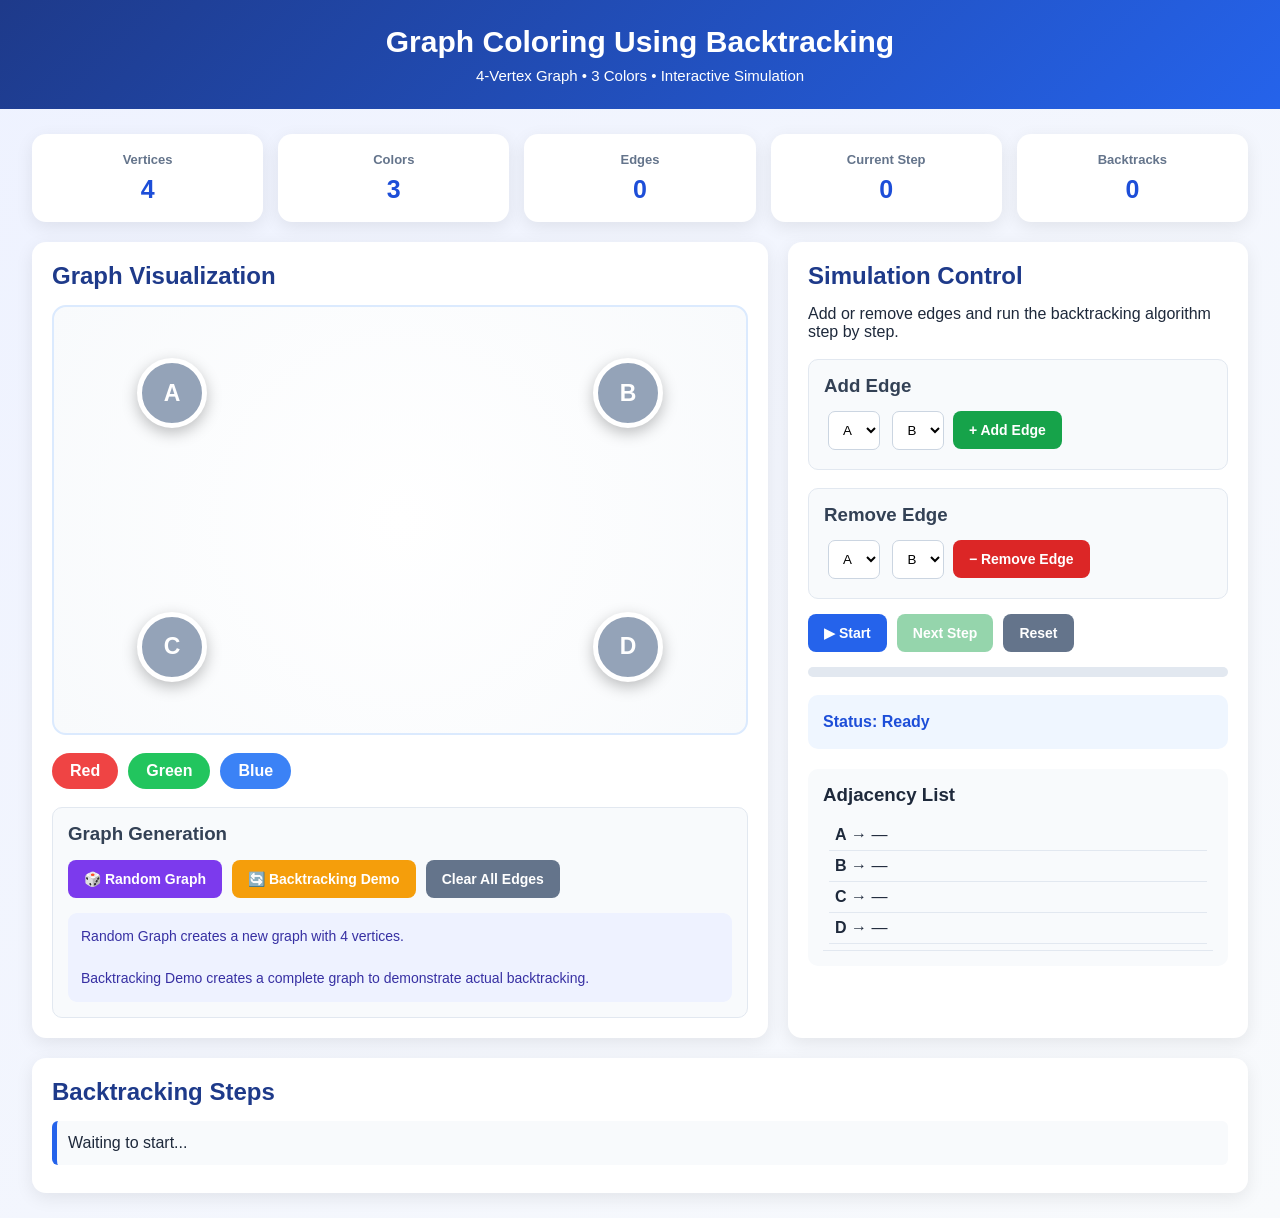
==== 25WH5A0533_UNIT4_GRAPH_COLORING_USING_BACKTRACKING/index.html @ 3592db7e "Add unit4 project files" ====
<!DOCTYPE html>
<html lang="en">
<head>
    <meta charset="UTF-8">
    <meta name="viewport" content="width=device-width, initial-scale=1.0">

    <title>Graph Coloring Using Backtracking</title>

    <link rel="stylesheet" href="style.css">
</head>

<body>

<header>
    <h1>Graph Coloring Using Backtracking</h1>
    <p>4-Vertex Graph • 3 Colors • Interactive Simulation</p>
</header>

<div class="container">

    <div class="top-cards">

        <div class="card">
            <h3>Vertices</h3>
            <p id="vertexCount">4</p>
        </div>

        <div class="card">
            <h3>Colors</h3>
            <p>3</p>
        </div>

        <div class="card">
            <h3>Edges</h3>
            <p id="edgeCount">0</p>
        </div>

        <div class="card">
            <h3>Current Step</h3>
            <p id="stepCount">0</p>
        </div>

        <div class="card">
            <h3>Backtracks</h3>
            <p id="backtrackCount">0</p>
        </div>

    </div>


    <div class="main">

        <div class="panel">

            <h2>Graph Visualization</h2>

            <div id="graph">

                <svg id="svgGraph"></svg>

                <div class="vertex" id="A">A</div>
                <div class="vertex" id="B">B</div>
                <div class="vertex" id="C">C</div>
                <div class="vertex" id="D">D</div>

            </div>


            <div class="color-list">

                <div class="color-box red">
                    Red
                </div>

                <div class="color-box green">
                    Green
                </div>

                <div class="color-box blue">
                    Blue
                </div>

            </div>


            <div class="form-section">

                <h3>Graph Generation</h3>

                <div class="controls">

                    <button class="purple"
                            onclick="generateRandomGraph()">
                        🎲 Random Graph
                    </button>

                    <button class="warning"
                            onclick="generateBacktrackingDemo()">
                        🔄 Backtracking Demo
                    </button>

                    <button class="gray"
                            onclick="clearEdges()">
                        Clear All Edges
                    </button>

                </div>


                <div class="info-box">

                    Random Graph creates a new graph with
                    4 vertices.

                    <br><br>

                    Backtracking Demo creates a complete graph
                    to demonstrate actual backtracking.

                </div>

            </div>

        </div>


        <div class="panel">

            <h2>Simulation Control</h2>

            <p>
                Add or remove edges and run the
                backtracking algorithm step by step.
            </p>


            <div class="form-section">

                <h3>Add Edge</h3>

                <select id="addFrom">
                    <option value="A">A</option>
                    <option value="B">B</option>
                    <option value="C">C</option>
                    <option value="D">D</option>
                </select>

                <select id="addTo">
                    <option value="B">B</option>
                    <option value="A">A</option>
                    <option value="C">C</option>
                    <option value="D">D</option>
                </select>

                <button class="success-btn"
                        onclick="addEdge()">
                    + Add Edge
                </button>

            </div>


            <div class="form-section">

                <h3>Remove Edge</h3>

                <select id="removeFrom">
                    <option value="A">A</option>
                    <option value="B">B</option>
                    <option value="C">C</option>
                    <option value="D">D</option>
                </select>

                <select id="removeTo">
                    <option value="B">B</option>
                    <option value="A">A</option>
                    <option value="C">C</option>
                    <option value="D">D</option>
                </select>

                <button class="danger"
                        onclick="removeEdge()">
                    − Remove Edge
                </button>

            </div>


            <div class="controls">

                <button class="primary"
                        id="startBtn"
                        onclick="startSimulation()">
                    ▶ Start
                </button>

                <button class="success-btn"
                        id="nextBtn"
                        onclick="nextStep()"
                        disabled>
                    Next Step
                </button>

                <button class="gray"
                        onclick="resetSimulation()">
                    Reset
                </button>

            </div>


            <div class="progress-container">
                <div id="progressBar"></div>
            </div>


            <div class="status"
                 id="status">
                Status: Ready
            </div>


            <div class="solution"
                 id="solution">
            </div>


            <div class="adjacency">

                <h3>Adjacency List</h3>

                <div id="adjacencyList"></div>

            </div>

        </div>

    </div>


    <div class="panel steps-panel">

        <h2>Backtracking Steps</h2>

        <div id="steps">

            <div class="step">
                Waiting to start...
            </div>

        </div>

    </div>

</div>

<script src="script.js"></script>

</body>
</html>
---- 25WH5A0533_UNIT4_GRAPH_COLORING_USING_BACKTRACKING/style.css ----
* {
    box-sizing: border-box;
    margin: 0;
    padding: 0;
}

body {
    font-family: Arial, sans-serif;
    background: linear-gradient(135deg, #eef2ff, #f8fafc);
    color: #1e293b;
}

header {
    background: linear-gradient(135deg, #1e3a8a, #2563eb);
    color: white;
    padding: 25px;
    text-align: center;
}

header h1 {
    font-size: 30px;
}

header p {
    margin-top: 8px;
    font-size: 15px;
}

.container {
    width: 95%;
    max-width: 1400px;
    margin: 25px auto;
}

.top-cards {
    display: grid;
    grid-template-columns: repeat(5, 1fr);
    gap: 15px;
    margin-bottom: 20px;
}

.card {
    background: white;
    padding: 18px;
    border-radius: 14px;
    box-shadow: 0 5px 18px rgba(0, 0, 0, 0.08);
    text-align: center;
}

.card h3 {
    font-size: 13px;
    color: #64748b;
}

.card p {
    font-size: 25px;
    font-weight: bold;
    margin-top: 8px;
    color: #1d4ed8;
}

.main {
    display: grid;
    grid-template-columns: 1.6fr 1fr;
    gap: 20px;
}

.panel {
    background: white;
    border-radius: 14px;
    padding: 20px;
    box-shadow: 0 5px 18px rgba(0, 0, 0, 0.08);
}

h2 {
    color: #1e3a8a;
    margin-bottom: 15px;
}

#graph {
    position: relative;
    height: 430px;
    border: 2px solid #dbeafe;
    border-radius: 14px;
    background: radial-gradient(
        circle at center,
        #ffffff,
        #f8fafc
    );
    overflow: hidden;
}

#graph svg {
    position: absolute;
    width: 100%;
    height: 100%;
    left: 0;
    top: 0;
    z-index: 1;
}

.edge {
    stroke: #64748b;
    stroke-width: 4;
    transition: 0.3s;
}

.edge.active {
    stroke: #f59e0b;
    stroke-width: 7;
}

.edge.conflict {
    stroke: #ef4444;
    stroke-width: 8;
}

.vertex {
    position: absolute;
    width: 70px;
    height: 70px;
    border-radius: 50%;
    background: #94a3b8;
    color: white;
    display: flex;
    align-items: center;
    justify-content: center;
    font-size: 23px;
    font-weight: bold;
    border: 5px solid white;
    box-shadow: 0 5px 15px rgba(0, 0, 0, 0.25);
    z-index: 3;
    transition: 0.4s;
}

.vertex.active {
    transform: scale(1.15);
    box-shadow: 0 0 0 6px rgba(37, 99, 235, 0.2);
}

.vertex.conflict {
    animation: shake 0.4s;
    box-shadow: 0 0 0 7px rgba(239, 68, 68, 0.25);
}

#A {
    left: 12%;
    top: 12%;
}

#B {
    right: 12%;
    top: 12%;
}

#C {
    left: 12%;
    bottom: 12%;
}

#D {
    right: 12%;
    bottom: 12%;
}

@keyframes shake {

    0% {
        transform: translateX(0);
    }

    25% {
        transform: translateX(-6px);
    }

    50% {
        transform: translateX(6px);
    }

    75% {
        transform: translateX(-6px);
    }

    100% {
        transform: translateX(0);
    }
}

.color-list {
    display: flex;
    gap: 10px;
    margin-top: 18px;
    flex-wrap: wrap;
}

.color-box {
    padding: 9px 18px;
    border-radius: 20px;
    color: white;
    font-weight: bold;
}

.red {
    background: #ef4444;
}

.green {
    background: #22c55e;
}

.blue {
    background: #3b82f6;
}

.controls {
    display: flex;
    flex-wrap: wrap;
    gap: 10px;
    margin-top: 15px;
}

button {
    border: none;
    padding: 11px 16px;
    border-radius: 8px;
    cursor: pointer;
    font-size: 14px;
    font-weight: bold;
    transition: 0.2s;
}

button:hover {
    transform: translateY(-2px);
}

button:disabled {
    opacity: 0.45;
    cursor: not-allowed;
    transform: none;
}

.primary {
    background: #2563eb;
    color: white;
}

.success-btn {
    background: #16a34a;
    color: white;
}

.warning {
    background: #f59e0b;
    color: white;
}

.danger {
    background: #dc2626;
    color: white;
}

.gray {
    background: #64748b;
    color: white;
}

.purple {
    background: #7c3aed;
    color: white;
}

.form-section {
    margin-top: 18px;
    padding: 15px;
    background: #f8fafc;
    border-radius: 10px;
    border: 1px solid #e2e8f0;
}

.form-section h3 {
    margin-bottom: 10px;
    color: #334155;
}

select {
    padding: 10px;
    border: 1px solid #cbd5e1;
    border-radius: 7px;
    margin: 4px;
    background: white;
}

.status {
    margin-top: 18px;
    padding: 15px;
    border-radius: 10px;
    background: #eff6ff;
    color: #1d4ed8;
    font-weight: bold;
    line-height: 1.5;
}

.success-status {
    background: #dcfce7;
    color: #166534;
}

.error-status {
    background: #fee2e2;
    color: #991b1b;
}

.warning-status {
    background: #fef3c7;
    color: #92400e;
}

.progress-container {
    margin-top: 15px;
    background: #e2e8f0;
    height: 10px;
    border-radius: 10px;
    overflow: hidden;
}

#progressBar {
    height: 100%;
    width: 0%;
    background: linear-gradient(
        90deg,
        #2563eb,
        #22c55e
    );
    transition: 0.3s;
}

.steps-panel {
    margin-top: 20px;
}

#steps {
    max-height: 350px;
    overflow-y: auto;
}

.step {
    padding: 11px;
    margin-bottom: 8px;
    border-left: 5px solid #2563eb;
    background: #f8fafc;
    border-radius: 6px;
    line-height: 1.4;
}

.step.conflict {
    border-left-color: #ef4444;
    background: #fef2f2;
    color: #991b1b;
}

.step.backtrack {
    border-left-color: #f59e0b;
    background: #fffbeb;
    color: #92400e;
}

.step.success {
    border-left-color: #16a34a;
    background: #f0fdf4;
    color: #166534;
}

.step.try {
    border-left-color: #6366f1;
    background: #eef2ff;
    color: #3730a3;
}

.adjacency {
    margin-top: 20px;
    padding: 15px;
    background: #f8fafc;
    border-radius: 10px;
}

.adjacency h3 {
    margin-bottom: 8px;
}

.adjacency div {
    padding: 6px;
    border-bottom: 1px solid #e2e8f0;
}

.solution {
    margin-top: 15px;
    padding: 15px;
    border-radius: 10px;
    background: #dcfce7;
    color: #166534;
    font-weight: bold;
    display: none;
}

.solution.no-solution {
    background: #fee2e2;
    color: #991b1b;
}

.info-box {
    margin-top: 15px;
    padding: 13px;
    background: #eef2ff;
    border-radius: 9px;
    color: #3730a3;
    font-size: 14px;
    line-height: 1.5;
}

@media (max-width: 1000px) {

    .top-cards {
        grid-template-columns: repeat(3, 1fr);
    }

    .main {
        grid-template-columns: 1fr;
    }
}

@media (max-width: 650px) {

    .top-cards {
        grid-template-columns: repeat(2, 1fr);
    }

    #graph {
        height: 350px;
    }
}
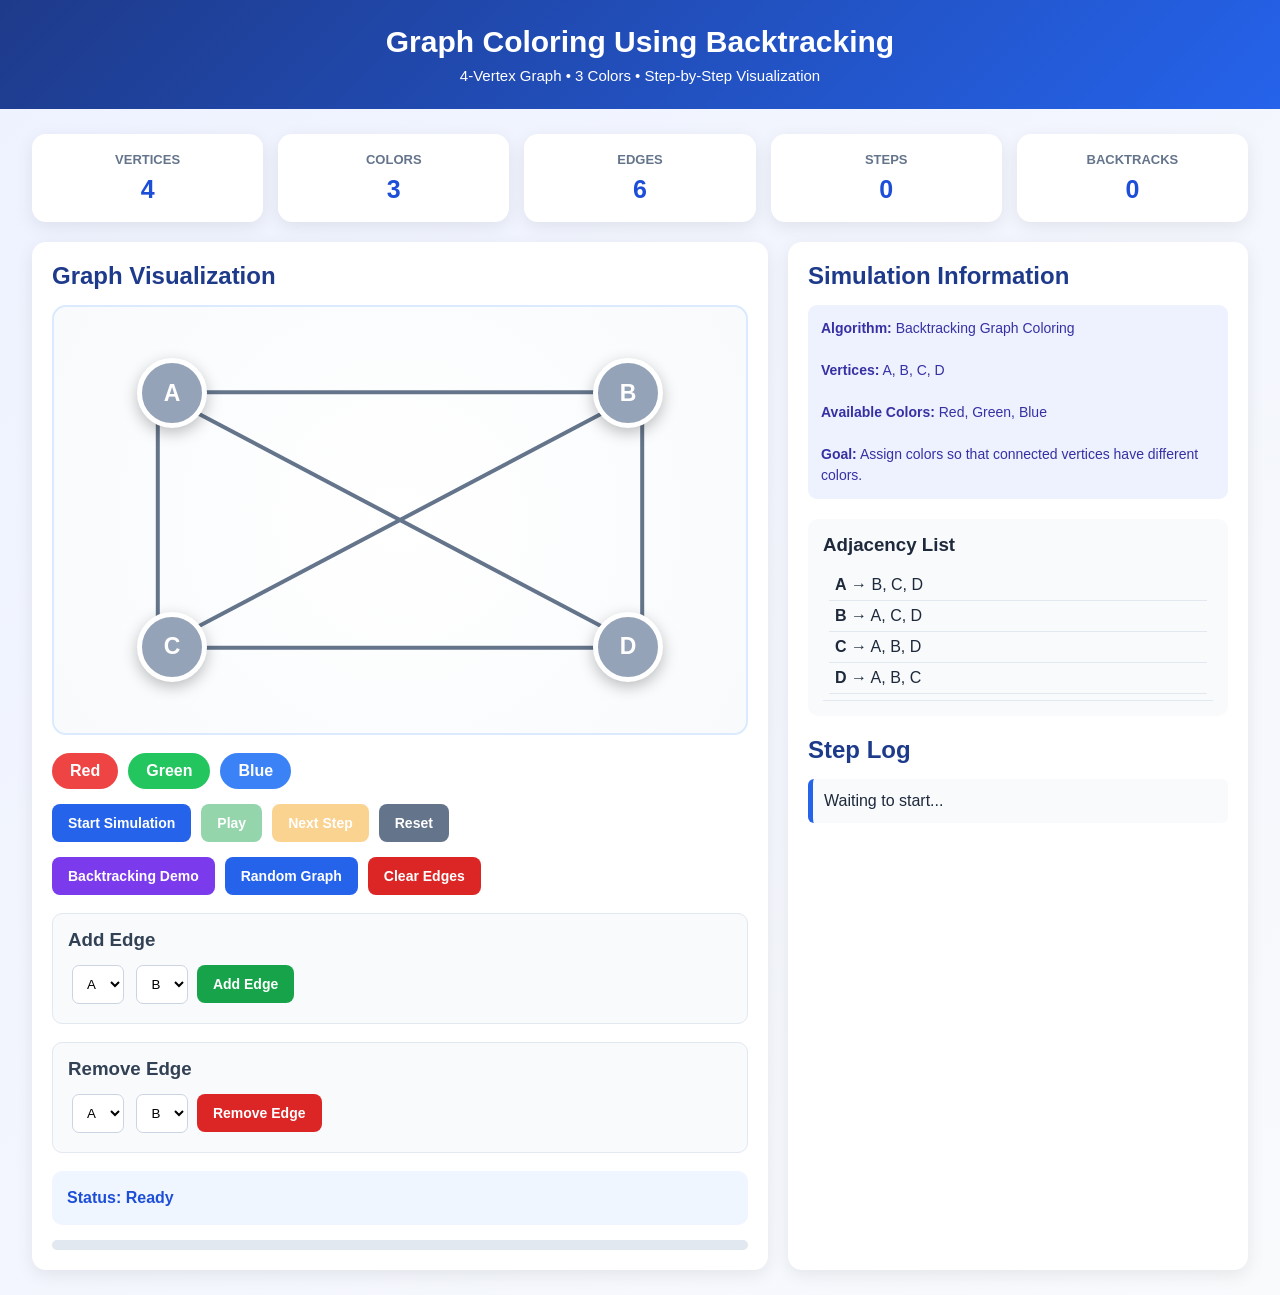
==== commit 6688394a: "Add unit-4 project files" ====
--- a/25WH5A0533_UNIT4_GRAPH_COLORING_USING_BACKTRACKING/index.html
+++ b/25WH5A0533_UNIT4_GRAPH_COLORING_USING_BACKTRACKING/index.html
@@ -1,10 +1,11 @@
 <!DOCTYPE html>
 <html lang="en">
+
 <head>
     <meta charset="UTF-8">
     <meta name="viewport" content="width=device-width, initial-scale=1.0">
 
-    <title>Graph Coloring Using Backtracking</title>
+    <title>Graph Coloring Backtracking</title>
 
     <link rel="stylesheet" href="style.css">
 </head>
@@ -13,7 +14,7 @@
 
 <header>
     <h1>Graph Coloring Using Backtracking</h1>
-    <p>4-Vertex Graph • 3 Colors • Interactive Simulation</p>
+    <p>4-Vertex Graph • 3 Colors • Step-by-Step Visualization</p>
 </header>
 
 <div class="container">
@@ -21,27 +22,27 @@
     <div class="top-cards">
 
         <div class="card">
-            <h3>Vertices</h3>
+            <h3>VERTICES</h3>
             <p id="vertexCount">4</p>
         </div>
 
         <div class="card">
-            <h3>Colors</h3>
-            <p>3</p>
-        </div>
-
-        <div class="card">
-            <h3>Edges</h3>
+            <h3>COLORS</h3>
+            <p id="colorCount">3</p>
+        </div>
+
+        <div class="card">
+            <h3>EDGES</h3>
             <p id="edgeCount">0</p>
         </div>
 
         <div class="card">
-            <h3>Current Step</h3>
+            <h3>STEPS</h3>
             <p id="stepCount">0</p>
         </div>
 
         <div class="card">
-            <h3>Backtracks</h3>
+            <h3>BACKTRACKS</h3>
             <p id="backtrackCount">0</p>
         </div>
 
@@ -83,42 +84,130 @@
             </div>
 
 
+            <div class="controls">
+
+                <button
+                    id="startBtn"
+                    class="primary">
+                    Start Simulation
+                </button>
+
+                <button
+                    id="playBtn"
+                    class="success-btn">
+                    Play
+                </button>
+
+                <button
+                    id="nextBtn"
+                    class="warning"
+                    disabled>
+                    Next Step
+                </button>
+
+                <button
+                    id="resetBtn"
+                    class="gray">
+                    Reset
+                </button>
+
+            </div>
+
+
+            <div class="controls">
+
+                <button
+                    id="demoBtn"
+                    class="purple">
+                    Backtracking Demo
+                </button>
+
+                <button
+                    id="randomBtn"
+                    class="primary">
+                    Random Graph
+                </button>
+
+                <button
+                    id="clearBtn"
+                    class="danger">
+                    Clear Edges
+                </button>
+
+            </div>
+
+
             <div class="form-section">
 
-                <h3>Graph Generation</h3>
-
-                <div class="controls">
-
-                    <button class="purple"
-                            onclick="generateRandomGraph()">
-                        🎲 Random Graph
-                    </button>
-
-                    <button class="warning"
-                            onclick="generateBacktrackingDemo()">
-                        🔄 Backtracking Demo
-                    </button>
-
-                    <button class="gray"
-                            onclick="clearEdges()">
-                        Clear All Edges
-                    </button>
-
-                </div>
-
-
-                <div class="info-box">
-
-                    Random Graph creates a new graph with
-                    4 vertices.
-
-                    <br><br>
-
-                    Backtracking Demo creates a complete graph
-                    to demonstrate actual backtracking.
-
-                </div>
-
+                <h3>Add Edge</h3>
+
+                <select id="addFrom">
+                    <option value="A">A</option>
+                    <option value="B">B</option>
+                    <option value="C">C</option>
+                    <option value="D">D</option>
+                </select>
+
+                <select id="addTo">
+                    <option value="B">B</option>
+                    <option value="A">A</option>
+                    <option value="C">C</option>
+                    <option value="D">D</option>
+                </select>
+
+                <button
+                    id="addEdgeBtn"
+                    class="success-btn">
+                    Add Edge
+                </button>
+
+            </div>
+
+
+            <div class="form-section">
+
+                <h3>Remove Edge</h3>
+
+                <select id="removeFrom">
+                    <option value="A">A</option>
+                    <option value="B">B</option>
+                    <option value="C">C</option>
+                    <option value="D">D</option>
+                </select>
+
+                <select id="removeTo">
+                    <option value="B">B</option>
+                    <option value="A">A</option>
+                    <option value="C">C</option>
+                    <option value="D">D</option>
+                </select>
+
+                <button
+                    id="removeEdgeBtn"
+                    class="danger">
+                    Remove Edge
+                </button>
+
+            </div>
+
+
+            <div
+                id="status"
+                class="status">
+                Status: Ready
+            </div>
+
+
+            <div class="progress-container">
+
+                <div id="progressBar"></div>
+
+            </div>
+
+
+            <div
+                id="solution"
+                class="solution">
             </div>
 
         </div>
@@ -126,102 +215,29 @@
 
         <div class="panel">
 
-            <h2>Simulation Control</h2>
-
-            <p>
-                Add or remove edges and run the
-                backtracking algorithm step by step.
-            </p>
-
-
-            <div class="form-section">
-
-                <h3>Add Edge</h3>
-
-                <select id="addFrom">
-                    <option value="A">A</option>
-                    <option value="B">B</option>
-                    <option value="C">C</option>
-                    <option value="D">D</option>
-                </select>
-
-                <select id="addTo">
-                    <option value="B">B</option>
-                    <option value="A">A</option>
-                    <option value="C">C</option>
-                    <option value="D">D</option>
-                </select>
-
-                <button class="success-btn"
-                        onclick="addEdge()">
-                    + Add Edge
-                </button>
-
-            </div>
-
-
-            <div class="form-section">
-
-                <h3>Remove Edge</h3>
-
-                <select id="removeFrom">
-                    <option value="A">A</option>
-                    <option value="B">B</option>
-                    <option value="C">C</option>
-                    <option value="D">D</option>
-                </select>
-
-                <select id="removeTo">
-                    <option value="B">B</option>
-                    <option value="A">A</option>
-                    <option value="C">C</option>
-                    <option value="D">D</option>
-                </select>
-
-                <button class="danger"
-                        onclick="removeEdge()">
-                    − Remove Edge
-                </button>
-
-            </div>
-
-
-            <div class="controls">
-
-                <button class="primary"
-                        id="startBtn"
-                        onclick="startSimulation()">
-                    ▶ Start
-                </button>
-
-                <button class="success-btn"
-                        id="nextBtn"
-                        onclick="nextStep()"
-                        disabled>
-                    Next Step
-                </button>
-
-                <button class="gray"
-                        onclick="resetSimulation()">
-                    Reset
-                </button>
-
-            </div>
-
-
-            <div class="progress-container">
-                <div id="progressBar"></div>
-            </div>
-
-
-            <div class="status"
-                 id="status">
-                Status: Ready
-            </div>
-
-
-            <div class="solution"
-                 id="solution">
+            <h2>Simulation Information</h2>
+
+            <div class="info-box">
+
+                <strong>Algorithm:</strong>
+                Backtracking Graph Coloring
+
+                <br><br>
+
+                <strong>Vertices:</strong>
+                A, B, C, D
+
+                <br><br>
+
+                <strong>Available Colors:</strong>
+                Red, Green, Blue
+
+                <br><br>
+
+                <strong>Goal:</strong>
+                Assign colors so that connected vertices
+                have different colors.
+
             </div>
 
 
@@ -233,19 +249,19 @@
 
             </div>
 
-        </div>
-
-    </div>
-
-
-    <div class="panel steps-panel">
-
-        <h2>Backtracking Steps</h2>
-
-        <div id="steps">
-
-            <div class="step">
-                Waiting to start...
+
+            <div class="steps-panel">
+
+                <h2>Step Log</h2>
+
+                <div id="steps">
+
+                    <div class="step">
+                        Waiting to start...
+                    </div>
+
+                </div>
+
             </div>
 
         </div>
--- a/25WH5A0533_UNIT4_GRAPH_COLORING_USING_BACKTRACKING/style.css
+++ b/25WH5A0533_UNIT4_GRAPH_COLORING_USING_BACKTRACKING/style.css
@@ -102,17 +102,26 @@
 .edge {
     stroke: #64748b;
     stroke-width: 4;
+    fill: none;
     transition: 0.3s;
 }
 
-.edge.active {
-    stroke: #f59e0b;
+.edge.try {
+    stroke-width: 8;
+}
+
+.edge.assigned {
     stroke-width: 7;
 }
 
+.edge.backtrack {
+    stroke: #f59e0b !important;
+    stroke-width: 9 !important;
+}
+
 .edge.conflict {
-    stroke: #ef4444;
-    stroke-width: 8;
+    stroke: #ef4444 !important;
+    stroke-width: 9 !important;
 }
 
 .vertex {
@@ -141,6 +150,10 @@
 .vertex.conflict {
     animation: shake 0.4s;
     box-shadow: 0 0 0 7px rgba(239, 68, 68, 0.25);
+}
+
+.vertex.backtrack {
+    box-shadow: 0 0 0 7px rgba(245, 158, 11, 0.3);
 }
 
 #A {
